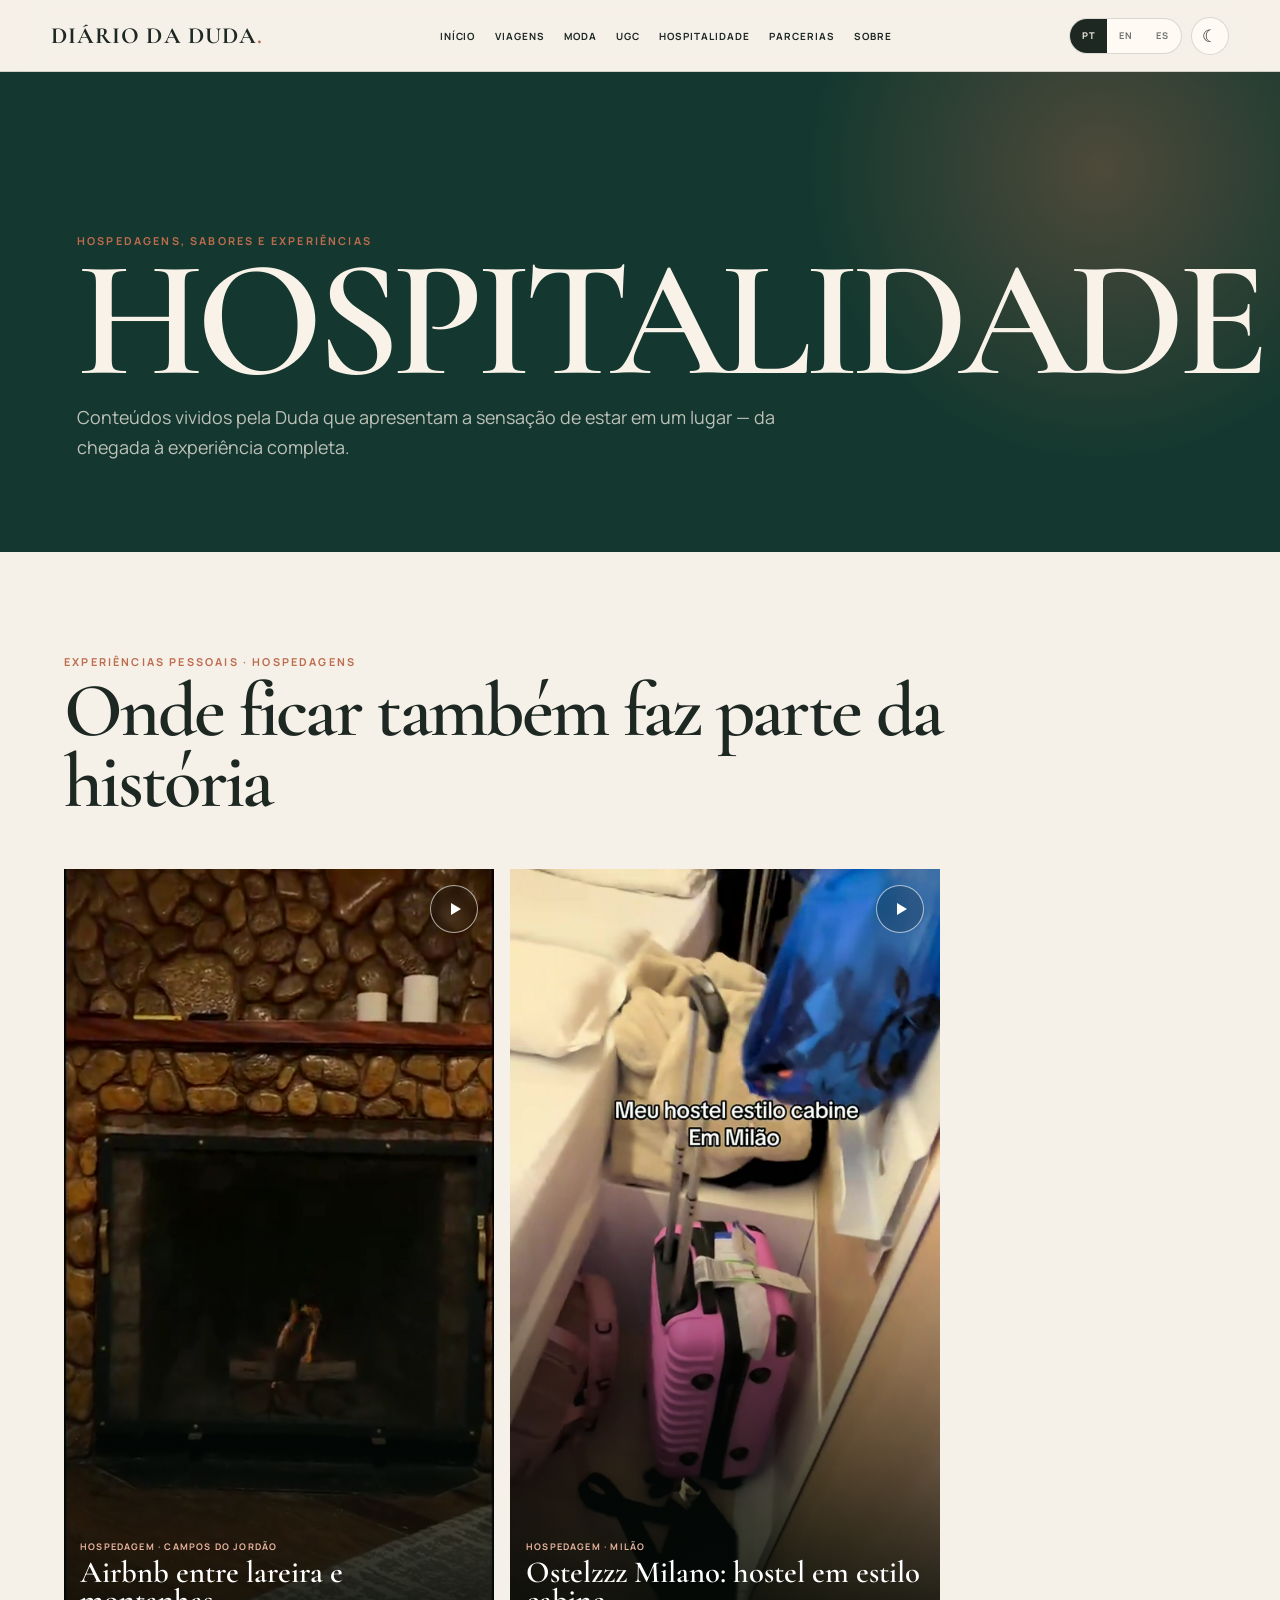
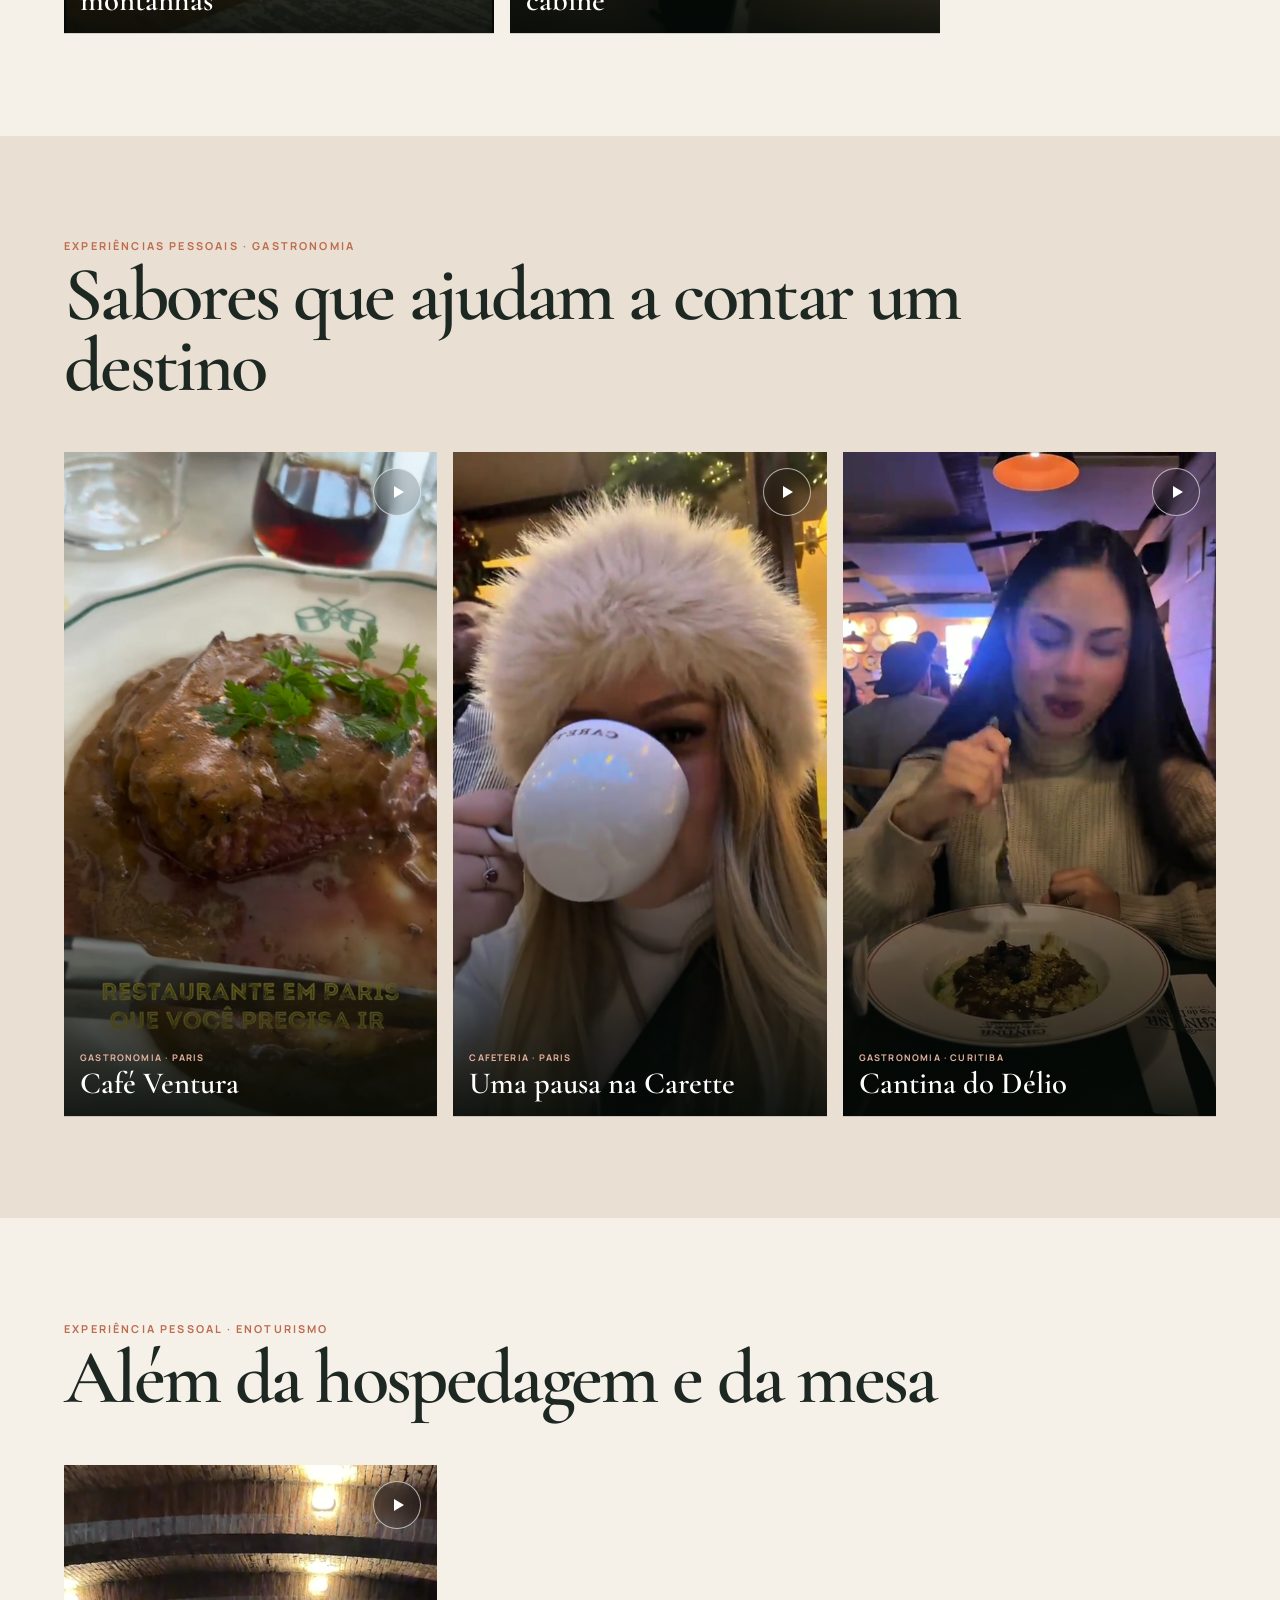
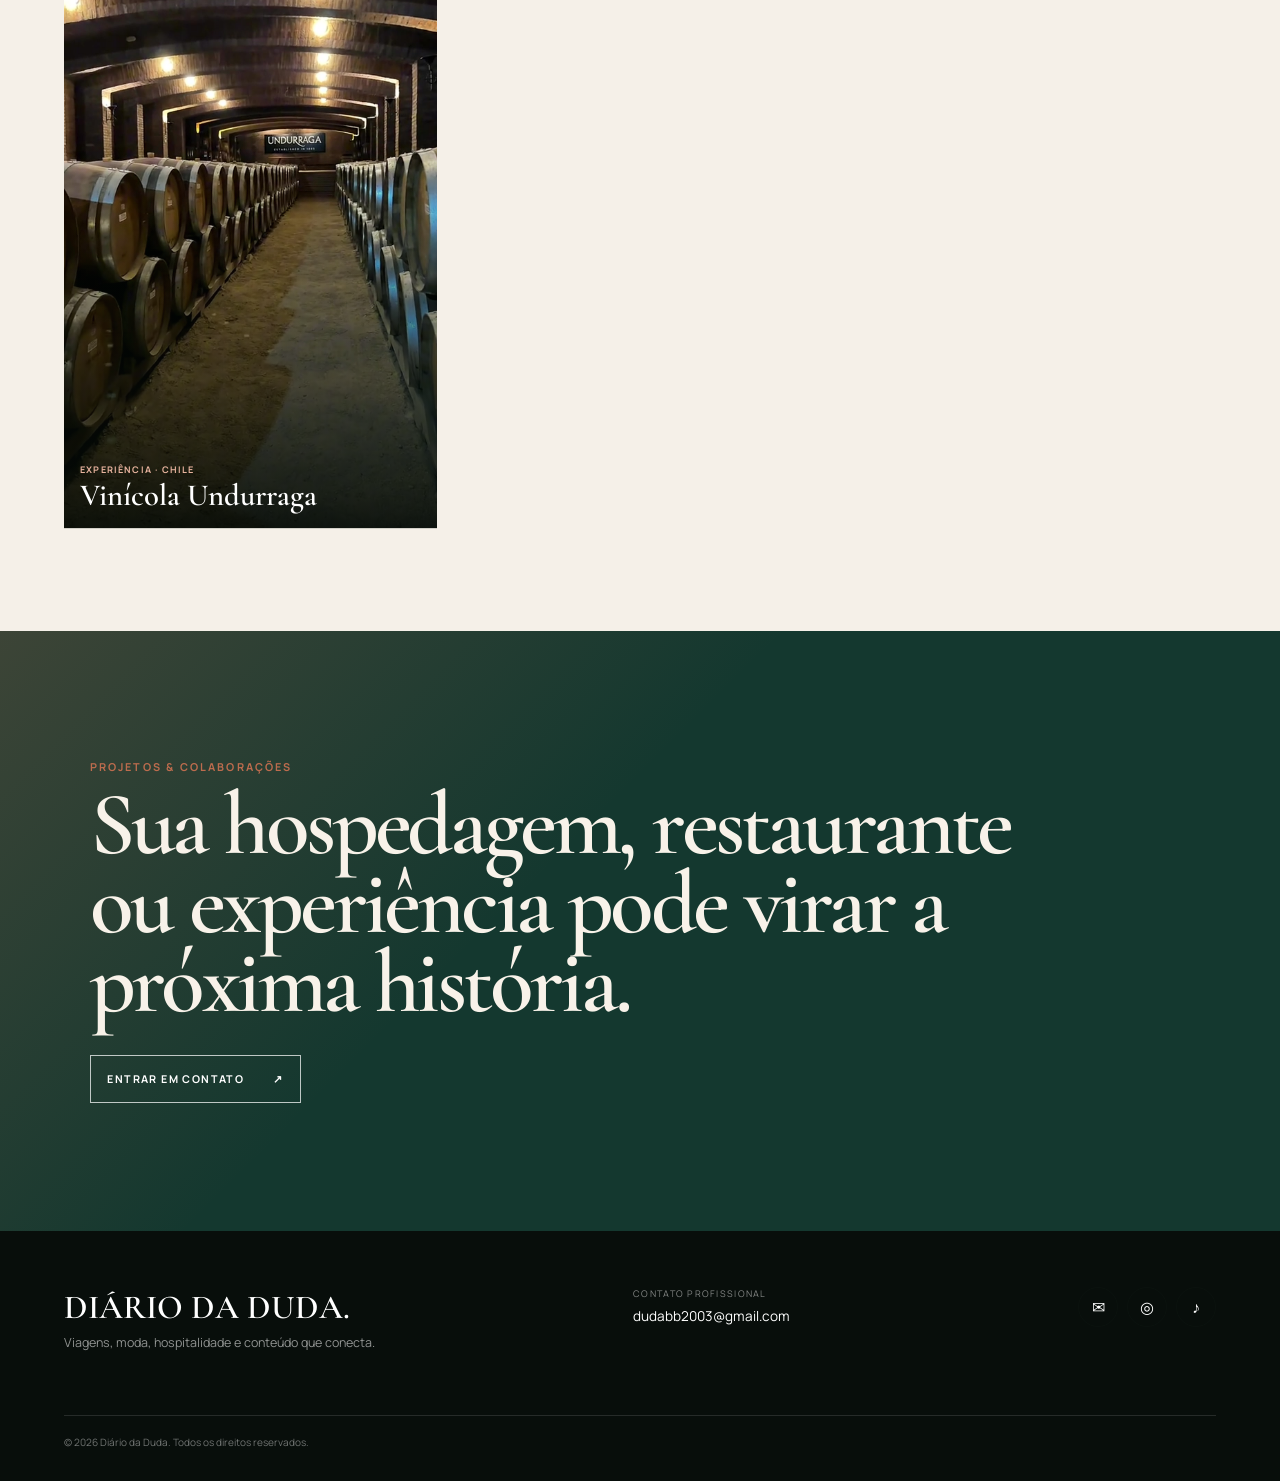
==== hospitalidade.html @ ddd0f820 "site final" ====
<!doctype html><html lang="pt-BR" data-theme="light"><head><meta charset="utf-8"><meta name="viewport" content="width=device-width,initial-scale=1"><meta name="description" content="Hospitalidade, gastronomia e experiências vividas pela Duda."><title>Hospitalidade | Diário da Duda</title><link rel="icon" href="assets/favicon.svg"><link rel="stylesheet" href="css/style.css"><script>try{document.documentElement.dataset.theme=localStorage.getItem('duda-theme')||'light'}catch(e){}</script></head><body data-page="hospitality"><div id="app"></div><script src="js/script.js"></script></body></html>
---- css/style.css ----
@import url("https://fonts.googleapis.com/css2?family=Cormorant+Garamond:wght@500;600;700&family=Manrope:wght@400;500;600;700&display=swap");

:root {
  --bg: #f5f0e8;
  --surface: #fffaf3;
  --surface-alt: #e9dfd2;
  --text: #1d2823;
  --muted: #6f746f;
  --line: rgba(29, 40, 35, 0.16);
  --accent: #bd6c4e;
  --accent-soft: #e8b49f;
  --deep: #14382f;
  --deep-text: #f8f2e9;
  --shadow: 0 22px 70px rgba(30, 27, 23, 0.14);
  --display: "Cormorant Garamond", Georgia, serif;
  --body: "Manrope", Arial, sans-serif;
  color-scheme: light;
}

html[data-theme="dark"] {
  --bg: #111713;
  --surface: #19221d;
  --surface-alt: #223027;
  --text: #f3eee6;
  --muted: #b3bab4;
  --line: rgba(243, 238, 230, 0.16);
  --accent: #e09474;
  --accent-soft: #713f31;
  --deep: #09110e;
  --deep-text: #f5eee5;
  --shadow: 0 24px 78px rgba(0, 0, 0, 0.34);
  color-scheme: dark;
}

* { box-sizing: border-box; }
html { scroll-behavior: smooth; overflow-x: hidden; }
body { margin: 0; min-width: 0; overflow-x: hidden; background: var(--bg); color: var(--text); font-family: var(--body); -webkit-font-smoothing: antialiased; transition: background 220ms ease, color 220ms ease; }
a { color: inherit; text-decoration: none; }
button, a { -webkit-tap-highlight-color: transparent; }
button { font: inherit; }
img { display: block; max-width: 100%; }
main { width: 100%; min-width: 0; }

.eyebrow { margin: 0; color: var(--accent); font-size: .68rem; font-weight: 700; letter-spacing: .2em; line-height: 1.5; text-transform: uppercase; }
.button { display: inline-flex; min-height: 48px; align-items: center; justify-content: space-between; gap: 1.8rem; padding: .85rem 1.05rem; border: 1px solid currentColor; background: transparent; color: inherit; font-size: .67rem; font-weight: 700; letter-spacing: .13em; text-transform: uppercase; transition: transform 180ms ease, background 180ms ease, color 180ms ease; }
.button:hover, .button:focus-visible { transform: translateY(-2px); }
.button--light { border-color: rgba(255,255,255,.72); color: white; }
.button--light:hover, .button--light:focus-visible { background: white; color: #17221d; }
.button--ghost { border-color: rgba(255,255,255,.42); background: rgba(255,255,255,.08); color: white; backdrop-filter: blur(12px); }
.text-link { display: inline-block; margin-top: 2.2rem; border-bottom: 1px solid currentColor; padding-bottom: .35rem; font-size: .7rem; font-weight: 700; letter-spacing: .12em; text-transform: uppercase; }

.site-header { position: sticky; top: 0; z-index: 80; display: grid; min-height: 72px; grid-template-columns: auto 1fr auto; align-items: center; gap: clamp(1rem, 3vw, 3rem); padding: .7rem clamp(1rem, 4vw, 4.5rem); border-bottom: 1px solid var(--line); background: color-mix(in srgb, var(--bg) 88%, transparent); backdrop-filter: blur(18px); }
.site-brand { white-space: nowrap; font-family: var(--display); font-size: 1.45rem; font-weight: 700; letter-spacing: .045em; }
.site-brand span { color: var(--accent); }
.site-nav { display: flex; justify-content: center; gap: clamp(.75rem, 1.5vw, 1.7rem); }
.site-nav a { position: relative; white-space: nowrap; font-size: .62rem; font-weight: 700; letter-spacing: .1em; text-transform: uppercase; }
.site-nav a::after { position: absolute; right: 0; bottom: -.45rem; left: 0; height: 1px; background: var(--accent); content: ""; transform: scaleX(0); transition: transform 180ms ease; }
.site-nav a:hover::after, .site-nav a:focus-visible::after { transform: scaleX(1); }
.header-tools { display: flex; align-items: center; gap: .55rem; }
.language-switcher { display: flex; overflow: hidden; border: 1px solid var(--line); border-radius: 999px; background: var(--surface); }
.language-switcher button { width: 37px; min-height: 34px; border: 0; background: transparent; color: var(--muted); cursor: pointer; font-size: .58rem; font-weight: 700; letter-spacing: .06em; }
.language-switcher button.is-active { background: var(--text); color: var(--bg); }
.theme-toggle, .menu-button { display: grid; width: 38px; height: 38px; place-items: center; border: 1px solid var(--line); border-radius: 50%; background: var(--surface); color: var(--text); cursor: pointer; font-size: 1.05rem; }
.menu-button { display: none; }
.menu-button span { display: block; width: 17px; height: 1px; margin: 3px auto; background: currentColor; transition: transform 180ms ease; }
.menu-button.is-open span:first-child { transform: translateY(3.5px) rotate(45deg); }
.menu-button.is-open span:last-child { transform: translateY(-3.5px) rotate(-45deg); }

.social-links { display: flex; gap: .55rem; }
.social-links a { display: grid; width: 40px; height: 40px; place-items: center; border: 1px solid var(--line); border-radius: 50%; transition: background 180ms ease, color 180ms ease; }
.social-links svg { width: 18px; fill: none; stroke: currentColor; stroke-linecap: round; stroke-linejoin: round; stroke-width: 1.5; }
.social-links .icon-fill { fill: currentColor; stroke: none; }
.social-links--light a { border-color: rgba(255,255,255,.5); color: white; }
.social-links a:hover, .social-links a:focus-visible { background: var(--text); color: var(--bg); }
.social-links--light a:hover, .social-links--light a:focus-visible { background: white; color: #17221d; }

.home-hero { position: relative; display: flex; min-height: calc(100svh - 72px); align-items: flex-end; overflow: hidden; background: #27342f; color: white; }
.home-hero > img { position: absolute; inset: 0; width: 100%; height: 100%; object-fit: cover; object-position: 64% 42%; }
.home-hero-shade { position: absolute; inset: 0; background: linear-gradient(90deg, rgba(8,18,14,.94) 0%, rgba(8,18,14,.76) 38%, rgba(8,18,14,.12) 73%), linear-gradient(0deg, rgba(5,10,8,.55), transparent 54%); }
.home-hero-copy { position: relative; z-index: 2; width: min(730px, 62vw); padding: 10vh 0 11vh clamp(1.2rem, 6vw, 7rem); }
.home-hero-copy h1 { margin: .55rem 0 .2rem; font-family: var(--display); font-size: clamp(7.5rem, 17vw, 15rem); font-weight: 600; letter-spacing: -.055em; line-height: .72; }
.home-hero-copy > strong { display: block; margin-top: 1.8rem; font-size: clamp(.72rem, 1vw, .92rem); letter-spacing: .13em; text-transform: uppercase; }
.home-hero-copy > p:last-of-type { max-width: 540px; margin: 1rem 0 0; color: rgba(255,255,255,.76); font-size: clamp(1rem, 1.45vw, 1.25rem); line-height: 1.65; }
.hero-actions { display: flex; flex-wrap: wrap; gap: .8rem; margin-top: 2.3rem; }
.home-hero-social { position: absolute; right: clamp(1rem, 4vw, 4rem); bottom: 2.4rem; z-index: 3; }

.page-hero { display: grid; min-height: 480px; align-content: end; padding: clamp(6rem, 12vw, 10rem) clamp(1rem, 6vw, 7rem) clamp(4rem, 7vw, 6rem); background: radial-gradient(circle at 86% 20%, color-mix(in srgb, var(--accent) 34%, transparent), transparent 25%), var(--deep); color: var(--deep-text); }
.page-hero h1 { max-width: 1100px; margin: .5rem 0 1.2rem; font-family: var(--display); font-size: clamp(5.2rem, 13vw, 11rem); font-weight: 600; letter-spacing: -.045em; line-height: .75; text-transform: uppercase; }
.page-hero > p:last-child { max-width: 720px; margin: 0; color: color-mix(in srgb, var(--deep-text) 74%, transparent); font-size: clamp(1rem, 1.4vw, 1.25rem); line-height: 1.7; }

.section-shell, .partners-band, .next-destinations-preview, .partnership-grid-section { padding: clamp(4.5rem, 8vw, 8rem) clamp(1rem, 5vw, 6rem); }
.section-shell--tint { background: var(--surface-alt); }
.section-heading { max-width: 920px; margin-bottom: clamp(2.2rem, 4vw, 4rem); }
.section-heading h2 { margin: .35rem 0 0; font-family: var(--display); font-size: clamp(3rem, 6vw, 6.2rem); font-weight: 600; letter-spacing: -.035em; line-height: .92; }
.section-description { max-width: 730px; margin: 1rem 0 0; color: var(--muted); font-size: 1rem; line-height: 1.7; }

.universe-grid { display: grid; grid-template-columns: repeat(4, minmax(0, 1fr)); gap: 1rem; }
.universe-card { position: relative; min-width: 0; aspect-ratio: 3/4; overflow: hidden; background: #29332e; color: white; }
.universe-card img { width: 100%; height: 100%; object-fit: cover; transition: transform 650ms cubic-bezier(.2,.75,.2,1); }
.universe-shade { position: absolute; inset: 0; background: linear-gradient(0deg, rgba(4,10,7,.9), rgba(4,10,7,.08) 65%); }
.universe-card > small { position: absolute; top: 1rem; left: 1rem; font-size: .65rem; letter-spacing: .16em; }
.universe-card > div { position: absolute; right: 1.2rem; bottom: 1.2rem; left: 1.2rem; }
.universe-card h3 { margin: 0; font-family: var(--display); font-size: clamp(2.1rem, 3.2vw, 3.7rem); font-weight: 600; line-height: .9; }
.universe-card p { margin: .55rem 0 0; color: rgba(255,255,255,.72); font-size: .8rem; line-height: 1.5; }
.universe-card b { position: absolute; top: 1rem; right: 1rem; font-weight: 400; }
.universe-card:hover img, .universe-card:focus-visible img { transform: scale(1.045); }

.video-gallery { display: grid; grid-template-columns: repeat(4, minmax(0, 1fr)); gap: 1rem; align-items: start; }
.video-gallery--feature { grid-template-columns: minmax(0, 590px); justify-content: center; }
.video-card { position: relative; width: 100%; min-width: 0; aspect-ratio: 9/16; overflow: hidden; border: 0; background: #252d29; color: white; cursor: pointer; padding: 0; text-align: left; box-shadow: 0 1px 0 var(--line); }
.video-card.is-landscape { grid-column: span 2; aspect-ratio: 16/9; }
.video-card img { width: 100%; height: 100%; object-fit: cover; transition: transform 650ms cubic-bezier(.2,.75,.2,1), filter 250ms ease; }
.video-card-overlay { position: absolute; inset: 0; background: linear-gradient(0deg, rgba(4,10,7,.92), transparent 60%); }
.video-play { position: absolute; top: 1rem; right: 1rem; display: grid; width: 48px; height: 48px; place-items: center; border: 1px solid rgba(255,255,255,.62); border-radius: 50%; background: rgba(15,22,18,.2); backdrop-filter: blur(8px); }
.video-play i { width: 0; height: 0; margin-left: 3px; border-top: 6px solid transparent; border-bottom: 6px solid transparent; border-left: 10px solid white; }
.video-card-copy { position: absolute; right: 1rem; bottom: 1.1rem; left: 1rem; display: flex; flex-direction: column; gap: .38rem; }
.video-card-copy small { color: var(--accent-soft); font-size: .57rem; font-style: normal; font-weight: 700; letter-spacing: .13em; text-transform: uppercase; }
.video-card-copy strong { font-family: var(--display); font-size: clamp(1.55rem, 2.4vw, 2.55rem); font-weight: 600; line-height: .92; }
.video-card-copy em { color: rgba(255,255,255,.7); font-size: .72rem; font-style: normal; }
.video-card:hover img, .video-card:focus-visible img { transform: scale(1.035); filter: saturate(1.08); }

.video-modal-backdrop { position: fixed; inset: 0; z-index: 120; display: grid; place-items: center; padding: 1rem; background: rgba(3,7,5,.88); backdrop-filter: blur(12px); }
.video-modal { position: relative; display: grid; width: min(94vw, 950px); max-height: 94svh; grid-template-columns: minmax(0, 1fr); overflow: hidden; border: 1px solid rgba(255,255,255,.18); background: #070908; color: white; box-shadow: 0 30px 100px rgba(0,0,0,.55); }
.video-modal video { width: 100%; max-height: 82svh; background: black; object-fit: contain; }
.video-modal-close { position: absolute; top: .75rem; right: .75rem; z-index: 2; display: grid; width: 42px; height: 42px; place-items: center; border: 1px solid rgba(255,255,255,.55); border-radius: 50%; background: rgba(0,0,0,.48); color: white; cursor: pointer; font-size: 1.7rem; line-height: 1; }
.video-modal-caption { display: flex; align-items: baseline; justify-content: space-between; gap: 1rem; padding: .85rem 1rem; }
.video-modal-caption small { color: var(--accent-soft); font-size: .58rem; letter-spacing: .13em; text-transform: uppercase; }
.video-modal-caption strong { font-family: var(--display); font-size: 1.35rem; font-weight: 600; }

.partners-band { background: var(--surface); text-align: center; }
.partners-band .section-heading { margin-right: auto; margin-left: auto; }
.brand-row { display: grid; grid-template-columns: repeat(3, minmax(0, 1fr)); gap: 1rem; }
.brand-row > img { width: 100%; height: 170px; padding: 2.6rem; border: 1px solid var(--line); background: white; object-fit: contain; }
.next-destinations-preview { background: var(--deep); color: var(--deep-text); }
.next-destinations-preview .section-description { color: rgba(255,255,255,.65); }
.destination-pill-row { display: flex; flex-wrap: wrap; gap: .7rem; margin-bottom: 2rem; }
.destination-pill-row span { padding: .75rem .9rem; border: 1px solid rgba(255,255,255,.22); border-radius: 999px; font-size: .63rem; letter-spacing: .1em; }

.travel-feature { padding-top: 4rem; }
.country-grid { display: grid; grid-template-columns: repeat(3, minmax(0, 1fr)); border-top: 1px solid var(--line); border-left: 1px solid var(--line); }
.country-grid article { position: relative; min-height: 190px; padding: 1.2rem; border-right: 1px solid var(--line); border-bottom: 1px solid var(--line); }
.country-grid article > span { color: var(--muted); font-size: .6rem; letter-spacing: .12em; }
.country-grid article > strong { position: absolute; top: 1rem; right: 1rem; color: var(--accent); font-family: var(--display); font-size: 2.4rem; font-weight: 600; }
.country-grid h3 { position: absolute; right: 1.2rem; bottom: 1.1rem; left: 1.2rem; margin: 0; font-family: var(--display); font-size: 2.4rem; font-weight: 600; }
.travel-schedule { padding: clamp(5rem, 9vw, 9rem) clamp(1rem, 5vw, 6rem); background: var(--deep); color: var(--deep-text); }
.travel-schedule .section-description { color: rgba(255,255,255,.68); }
.schedule-grid { display: grid; grid-template-columns: repeat(3, minmax(0, 1fr)); margin-bottom: 2.5rem; border-top: 1px solid rgba(255,255,255,.18); border-left: 1px solid rgba(255,255,255,.18); }
.schedule-grid article { min-height: 220px; padding: 1.2rem; border-right: 1px solid rgba(255,255,255,.18); border-bottom: 1px solid rgba(255,255,255,.18); }
.schedule-grid span { float: right; color: var(--accent-soft); font-family: var(--display); font-size: 2rem; }
.schedule-grid small { display: block; color: rgba(255,255,255,.58); font-size: .59rem; letter-spacing: .13em; text-transform: uppercase; }
.schedule-grid h3 { margin: 3.5rem 0 .3rem; font-family: var(--display); font-size: 2.6rem; font-weight: 600; line-height: .9; }
.schedule-grid p { margin: 0; color: rgba(255,255,255,.7); font-size: .76rem; }
.affiliate-section { display: grid; grid-template-columns: minmax(0, 1.05fr) minmax(300px, .65fr); gap: 3rem; align-items: center; padding: clamp(5rem, 9vw, 9rem) clamp(1rem, 6vw, 7rem); background: var(--surface); }
.affiliate-section > div:first-child { display: flex; align-items: flex-start; flex-direction: column; }
.affiliate-section h2 { max-width: 740px; margin: .5rem 0 1rem; font-family: var(--display); font-size: clamp(3.2rem, 6vw, 6rem); font-weight: 600; line-height: .9; }
.affiliate-section p:not(.eyebrow) { max-width: 620px; color: var(--muted); line-height: 1.7; }
.affiliate-section > div > strong { margin: 1rem 0; padding: .7rem 1rem; border: 1px dashed var(--accent); color: var(--accent); font-size: 1.1rem; letter-spacing: .12em; }
.affiliate-section > div > small { max-width: 600px; margin-top: 1rem; color: var(--muted); font-size: .67rem; line-height: 1.5; }
.affiliate-section .video-gallery { grid-template-columns: 1fr; }

.fashion-intro { display: grid; grid-template-columns: minmax(300px, .8fr) minmax(0, 1fr); align-items: stretch; background: var(--surface); }
.fashion-intro > img { width: 100%; height: min(780px, 82vh); object-fit: cover; object-position: center 35%; }
.fashion-intro > div { display: flex; justify-content: center; flex-direction: column; padding: clamp(3rem, 8vw, 8rem); }
.fashion-intro h2 { margin: .5rem 0 1rem; font-family: var(--display); font-size: clamp(3.2rem, 6vw, 6.5rem); font-weight: 600; line-height: .9; }
.fashion-intro > div > p:last-of-type { max-width: 650px; color: var(--muted); line-height: 1.75; }
.fashion-tags { display: flex; flex-wrap: wrap; gap: .6rem; margin-top: 1.5rem; }
.fashion-tags span { padding: .6rem .75rem; border: 1px solid var(--line); border-radius: 999px; font-size: .58rem; letter-spacing: .11em; }
.editorial-quote { display: grid; grid-template-columns: auto minmax(0, 900px); justify-content: center; gap: 2rem; padding: clamp(5rem, 9vw, 9rem) 1rem; background: var(--bg); }
.editorial-quote > span { color: var(--accent); font-family: var(--display); font-size: 2.6rem; }
.editorial-quote blockquote { margin: 0; font-family: var(--display); font-size: clamp(2.8rem, 5vw, 5.5rem); font-weight: 600; line-height: 1; }

.brand-story { padding: clamp(5rem, 9vw, 9rem) clamp(1rem, 5vw, 6rem); }
.brand-story--foto { background: var(--surface); }
.brand-story--tour { background: var(--surface-alt); }
.brand-story-heading { display: grid; grid-template-columns: minmax(180px, 320px) minmax(0, 1fr); gap: 3rem; align-items: center; margin-bottom: 3rem; }
.brand-story-heading > img { width: 100%; height: 150px; padding: 2rem; border: 1px solid var(--line); background: white; object-fit: contain; }
.brand-story-heading h2 { margin: .4rem 0 0; font-family: var(--display); font-size: clamp(3rem, 6vw, 6rem); font-weight: 600; line-height: .9; }
.service-grid { display: grid; grid-template-columns: repeat(4, minmax(0, 1fr)); border-top: 1px solid var(--line); border-left: 1px solid var(--line); }
.service-grid article { min-height: 270px; padding: 1.3rem; border-right: 1px solid var(--line); border-bottom: 1px solid var(--line); }
.service-grid span { color: var(--accent); font-size: .65rem; }
.service-grid h3 { margin: 3.8rem 0 .8rem; font-family: var(--display); font-size: 2.1rem; font-weight: 600; line-height: .95; }
.service-grid p { margin: 0; color: var(--muted); font-size: .82rem; line-height: 1.65; }

.hospitality-group .video-gallery { grid-template-columns: repeat(3, minmax(0, 1fr)); }
.hospitality-group .video-gallery:has(.video-card:nth-child(2):last-child) { grid-template-columns: repeat(2, minmax(0, 430px)); }

.partnership-grid-section { background: var(--surface); }
.partnership-grid { display: grid; grid-template-columns: repeat(3, minmax(0, 1fr)); gap: 1rem; }
.partnership-card { display: flex; min-height: 500px; flex-direction: column; padding: 1.3rem; border: 1px solid var(--line); background: var(--bg); }
.partnership-card > span { color: var(--muted); font-size: .58rem; letter-spacing: .11em; }
.partnership-logo { display: grid; min-height: 190px; place-items: center; margin: 3rem 0 2rem; background: white; }
.partnership-logo img { width: 78%; height: 120px; object-fit: contain; }
.partnership-card h2 { margin: auto 0 .5rem; font-family: var(--display); font-size: 3rem; font-weight: 600; line-height: .9; }
.partnership-card p { color: var(--muted); font-size: .82rem; line-height: 1.65; }
.partnership-card > strong { margin-top: 1rem; color: var(--accent); font-size: .65rem; letter-spacing: .1em; text-transform: uppercase; }
.affiliate-note { display: grid; grid-template-columns: minmax(0, .8fr) minmax(0, 1fr); gap: 3rem; padding: clamp(4rem, 7vw, 7rem) clamp(1rem, 6vw, 7rem); background: var(--surface-alt); }
.affiliate-note h2 { margin: .5rem 0 0; font-family: var(--display); font-size: clamp(2.8rem, 5vw, 5rem); font-weight: 600; line-height: .9; }
.affiliate-note > p { margin: 0; color: var(--muted); line-height: 1.75; }

.about-layout { display: grid; min-height: calc(100svh - 72px); grid-template-columns: minmax(300px, .9fr) minmax(0, 1.1fr); background: var(--surface); }
.about-photo img { width: 100%; height: 100%; min-height: 700px; object-fit: cover; object-position: center 42%; }
.about-copy { display: flex; justify-content: center; flex-direction: column; padding: clamp(3rem, 8vw, 8rem); }
.about-copy h1 { margin: .4rem 0 1.5rem; font-family: var(--display); font-size: clamp(4.4rem, 8vw, 8rem); font-weight: 600; letter-spacing: -.04em; line-height: .78; }
.about-copy > p:not(.eyebrow) { max-width: 650px; color: var(--muted); line-height: 1.75; }
.about-copy .button { align-self: flex-start; margin: 1.1rem 0 1.5rem; }
.about-quote { padding: clamp(5rem, 10vw, 10rem) clamp(1rem, 8vw, 9rem); background: var(--deep); color: var(--deep-text); }
.about-quote > span { color: var(--accent-soft); font-size: .62rem; letter-spacing: .15em; }
.about-quote blockquote { max-width: 1100px; margin: 1.2rem 0 0; font-family: var(--display); font-size: clamp(3rem, 6vw, 6.5rem); font-weight: 600; line-height: .95; }
.about-pillars { display: grid; grid-template-columns: repeat(4, minmax(0, 1fr)); padding: clamp(4rem, 7vw, 7rem) clamp(1rem, 5vw, 6rem); }
.about-pillars article { min-height: 270px; padding: 1.2rem; border-top: 1px solid var(--line); border-right: 1px solid var(--line); border-bottom: 1px solid var(--line); }
.about-pillars article:first-child { border-left: 1px solid var(--line); }
.about-pillars span { color: var(--accent); font-size: .63rem; }
.about-pillars h2 { margin: 4rem 0 .7rem; font-family: var(--display); font-size: 2.4rem; font-weight: 600; }
.about-pillars p { margin: 0; color: var(--muted); font-size: .8rem; line-height: 1.6; }

.contact-cta { display: flex; min-height: 480px; align-items: flex-start; justify-content: center; flex-direction: column; padding: clamp(5rem, 10vw, 10rem) clamp(1rem, 7vw, 8rem); background: linear-gradient(135deg, color-mix(in srgb, var(--accent) 24%, transparent), transparent 42%), var(--deep); color: var(--deep-text); }
.contact-cta h2 { max-width: 1020px; margin: .7rem 0 2rem; font-family: var(--display); font-size: clamp(3.6rem, 7vw, 7.5rem); font-weight: 600; letter-spacing: -.04em; line-height: .88; }
.site-footer { display: grid; grid-template-columns: 1.3fr 1fr auto; gap: 2rem; align-items: start; padding: 3.5rem clamp(1rem, 5vw, 6rem) 2rem; background: #080e0b; color: white; }
.footer-mark { margin: 0; font-family: var(--display); font-size: 2.1rem; font-weight: 600; }
.site-footer > div > p:last-child { margin: .4rem 0 0; color: rgba(255,255,255,.55); font-size: .78rem; }
.footer-contact { display: flex; flex-direction: column; gap: .45rem; }
.footer-contact span { color: rgba(255,255,255,.5); font-size: .57rem; letter-spacing: .14em; text-transform: uppercase; }
.footer-contact a { font-size: .85rem; }
.footer-legal { grid-column: 1/-1; margin: 2rem 0 0; padding-top: 1.2rem; border-top: 1px solid rgba(255,255,255,.12); color: rgba(255,255,255,.42); font-size: .63rem; }

@media (max-width: 1100px) {
  .site-header { grid-template-columns: auto 1fr auto; }
  .site-nav { position: fixed; top: 72px; right: 0; left: 0; display: none; padding: 1.2rem; border-bottom: 1px solid var(--line); background: var(--surface); box-shadow: var(--shadow); }
  .site-nav.is-open { display: grid; grid-template-columns: repeat(4, 1fr); gap: 0; }
  .site-nav a { padding: 1rem; border-bottom: 1px solid var(--line); text-align: center; }
  .menu-button { display: block; }
  .universe-grid, .video-gallery, .service-grid, .about-pillars { grid-template-columns: repeat(2, minmax(0, 1fr)); }
  .partnership-grid { grid-template-columns: repeat(2, minmax(0, 1fr)); }
  .hospitality-group .video-gallery { grid-template-columns: repeat(2, minmax(0, 1fr)); }
}

@media (max-width: 760px) {
  .site-header { min-height: 64px; grid-template-columns: minmax(0, 1fr) auto; padding: .65rem .75rem; }
  .site-brand { overflow: hidden; font-size: 1.08rem; text-overflow: ellipsis; }
  .header-tools { gap: .35rem; }
  .language-switcher button { width: 32px; min-height: 32px; font-size: .53rem; }
  .theme-toggle, .menu-button { width: 34px; height: 34px; }
  .site-nav { top: 64px; grid-template-columns: 1fr 1fr !important; }
  .home-hero { min-height: calc(100svh - 64px); align-items: flex-end; }
  .home-hero > img { object-position: 62% center; }
  .home-hero-shade { background: linear-gradient(0deg, rgba(6,14,10,.96) 0%, rgba(6,14,10,.72) 50%, rgba(6,14,10,.12) 85%); }
  .home-hero-copy { width: 100%; padding: 5rem 1rem 5.5rem; }
  .home-hero-copy h1 { font-size: clamp(6.4rem, 34vw, 9rem); }
  .home-hero-copy > strong { margin-top: 1.2rem; font-size: .65rem; }
  .home-hero-social { display: none; }
  .hero-actions { gap: .6rem; }
  .hero-actions .button { width: 100%; }
  .page-hero { min-height: 390px; padding: 6rem 1rem 3rem; }
  .page-hero h1 { font-size: clamp(4.6rem, 24vw, 7rem); }
  .section-shell, .partners-band, .next-destinations-preview, .partnership-grid-section { padding-right: 1rem; padding-left: 1rem; }
  .universe-grid, .video-gallery, .country-grid, .schedule-grid, .brand-row, .partnership-grid, .service-grid, .about-pillars, .hospitality-group .video-gallery, .hospitality-group .video-gallery:has(.video-card:nth-child(2):last-child) { grid-template-columns: 1fr; }
  .universe-card { aspect-ratio: 4/5; }
  .video-card.is-landscape { grid-column: auto; }
  .video-gallery--feature { grid-template-columns: minmax(0, 1fr); }
  .country-grid, .schedule-grid { border-left: 0; }
  .country-grid article, .schedule-grid article { min-height: 170px; border-left: 1px solid var(--line); }
  .schedule-grid article { border-color: rgba(255,255,255,.18); }
  .travel-schedule { padding-right: 1rem; padding-left: 1rem; }
  .affiliate-section, .fashion-intro, .brand-story-heading, .affiliate-note, .about-layout { grid-template-columns: 1fr; }
  .affiliate-section { gap: 2.5rem; padding-right: 1rem; padding-left: 1rem; }
  .fashion-intro > img { height: 74svh; }
  .fashion-intro > div { padding: 4rem 1rem; }
  .editorial-quote { grid-template-columns: 1fr; gap: .8rem; }
  .brand-story { padding-right: 1rem; padding-left: 1rem; }
  .brand-story-heading { gap: 1.5rem; }
  .brand-story-heading > img { max-width: 330px; }
  .partnership-card { min-height: 440px; }
  .about-photo img { min-height: 0; height: 72svh; }
  .about-copy { padding: 4rem 1rem; }
  .about-pillars article { border-left: 1px solid var(--line); }
  .site-footer { grid-template-columns: 1fr; }
  .footer-legal { grid-column: auto; }
  .video-modal-caption { align-items: flex-start; flex-direction: column; }
}

@media (max-width: 420px) {
  .site-brand { max-width: 116px; }
  .language-switcher button { width: 29px; }
  .theme-toggle, .menu-button { width: 32px; height: 32px; }
  .home-hero-copy h1 { font-size: 6.2rem; }
  .button { min-width: 0; width: 100%; }
}

@media (prefers-reduced-motion: reduce) {
  html { scroll-behavior: auto; }
  *, *::before, *::after { scroll-behavior: auto !important; transition-duration: .01ms !important; animation-duration: .01ms !important; }
}
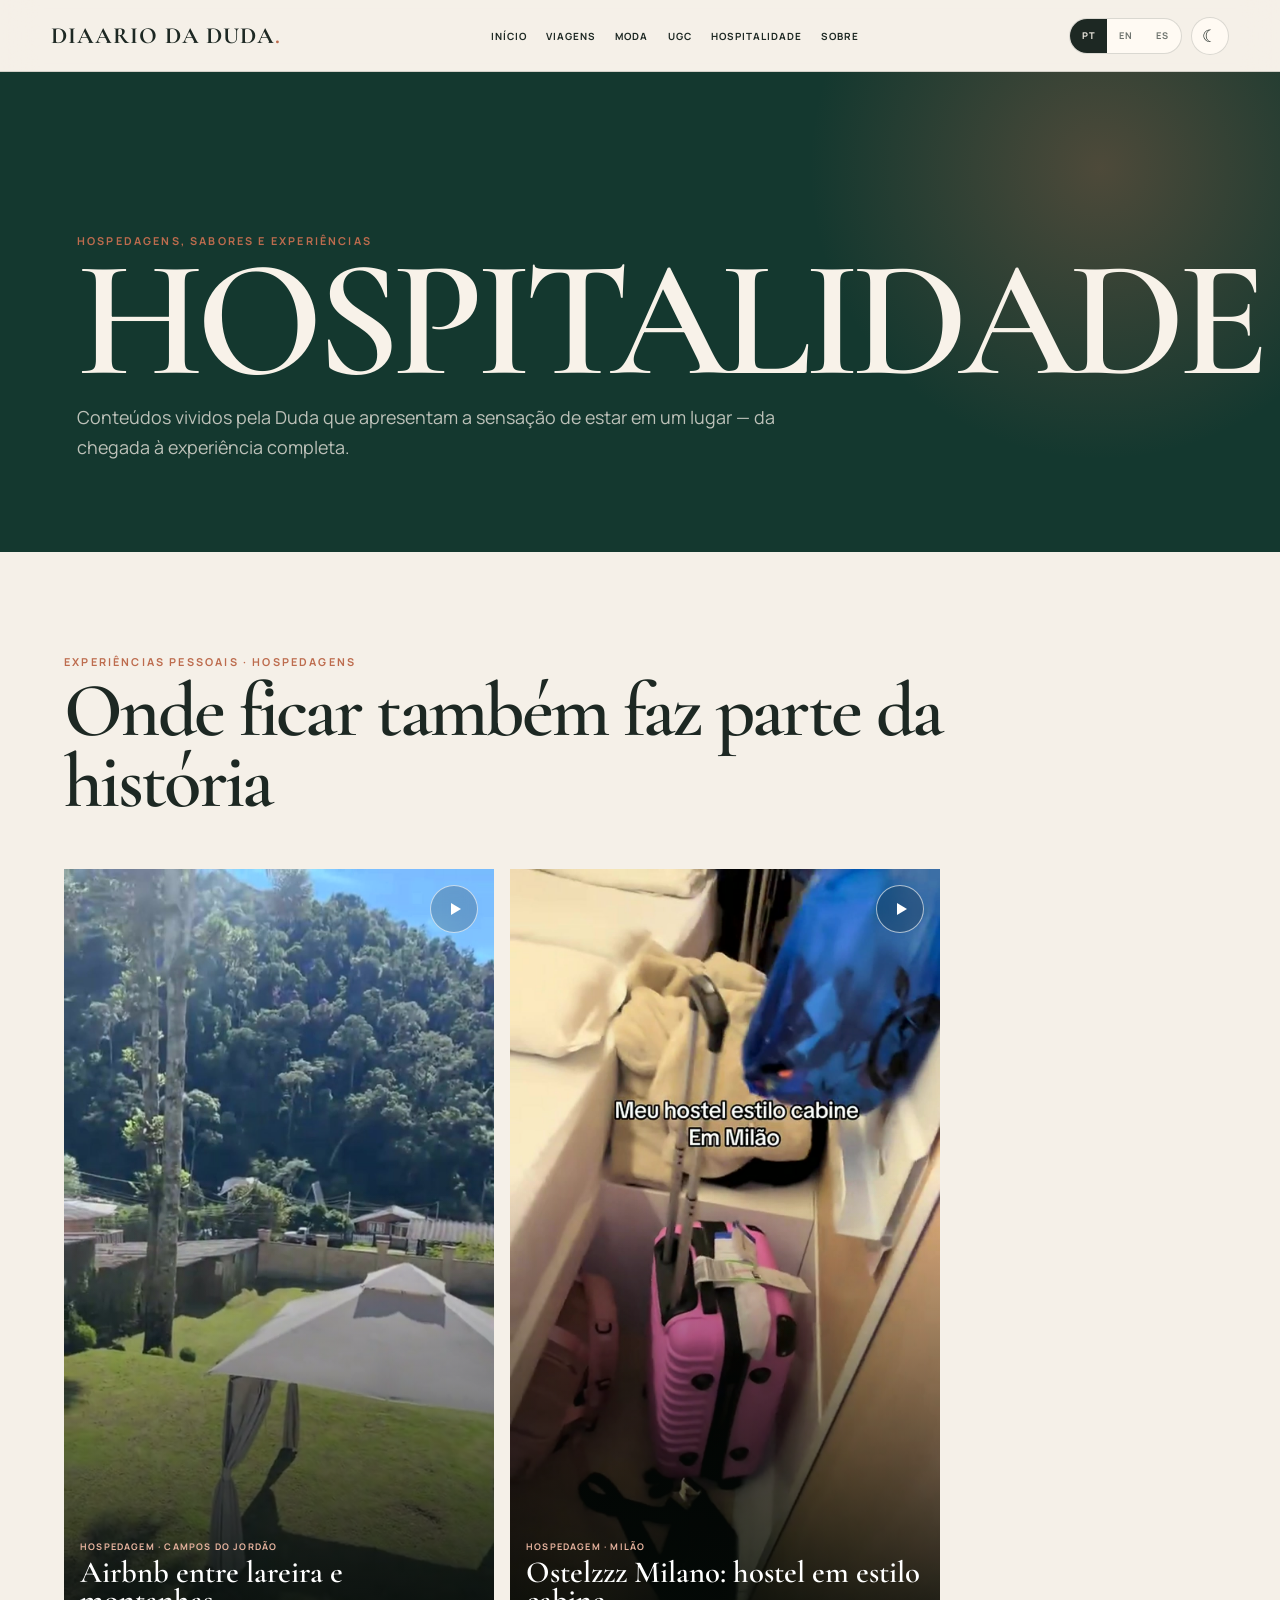
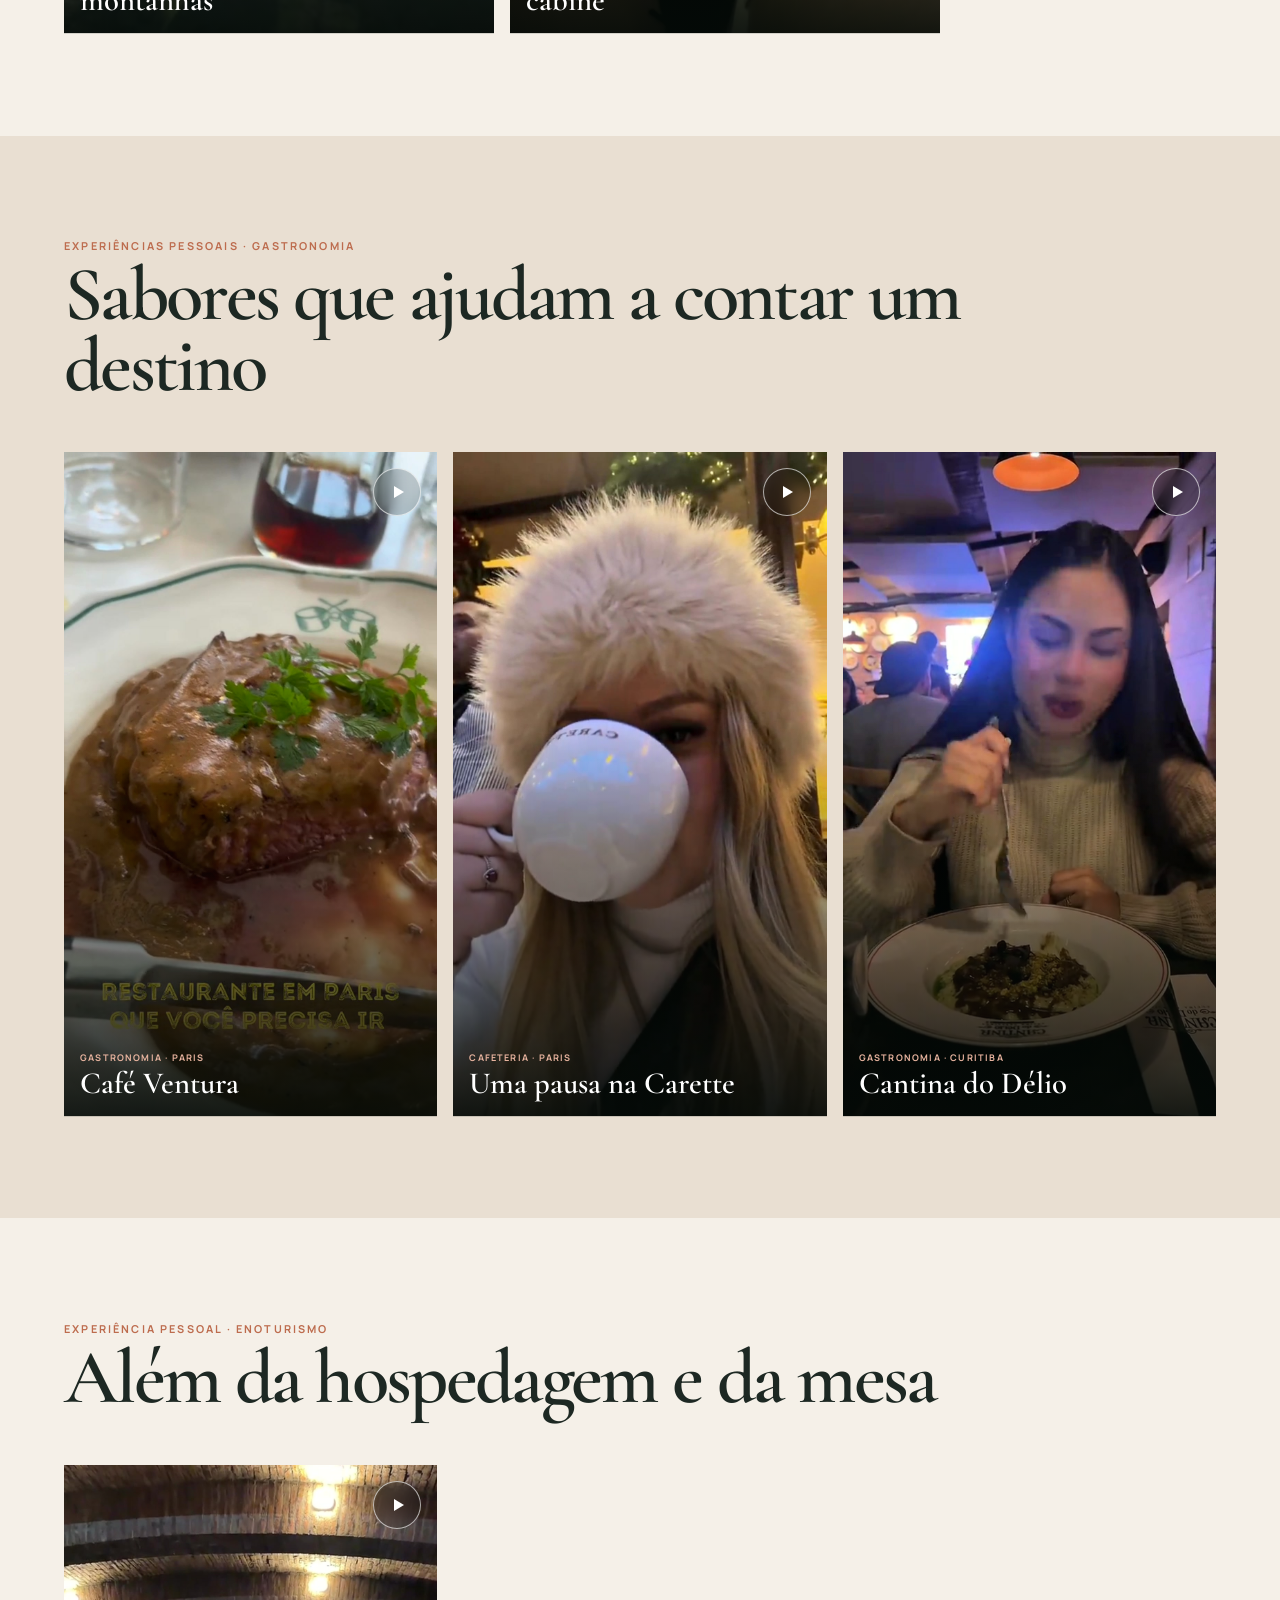
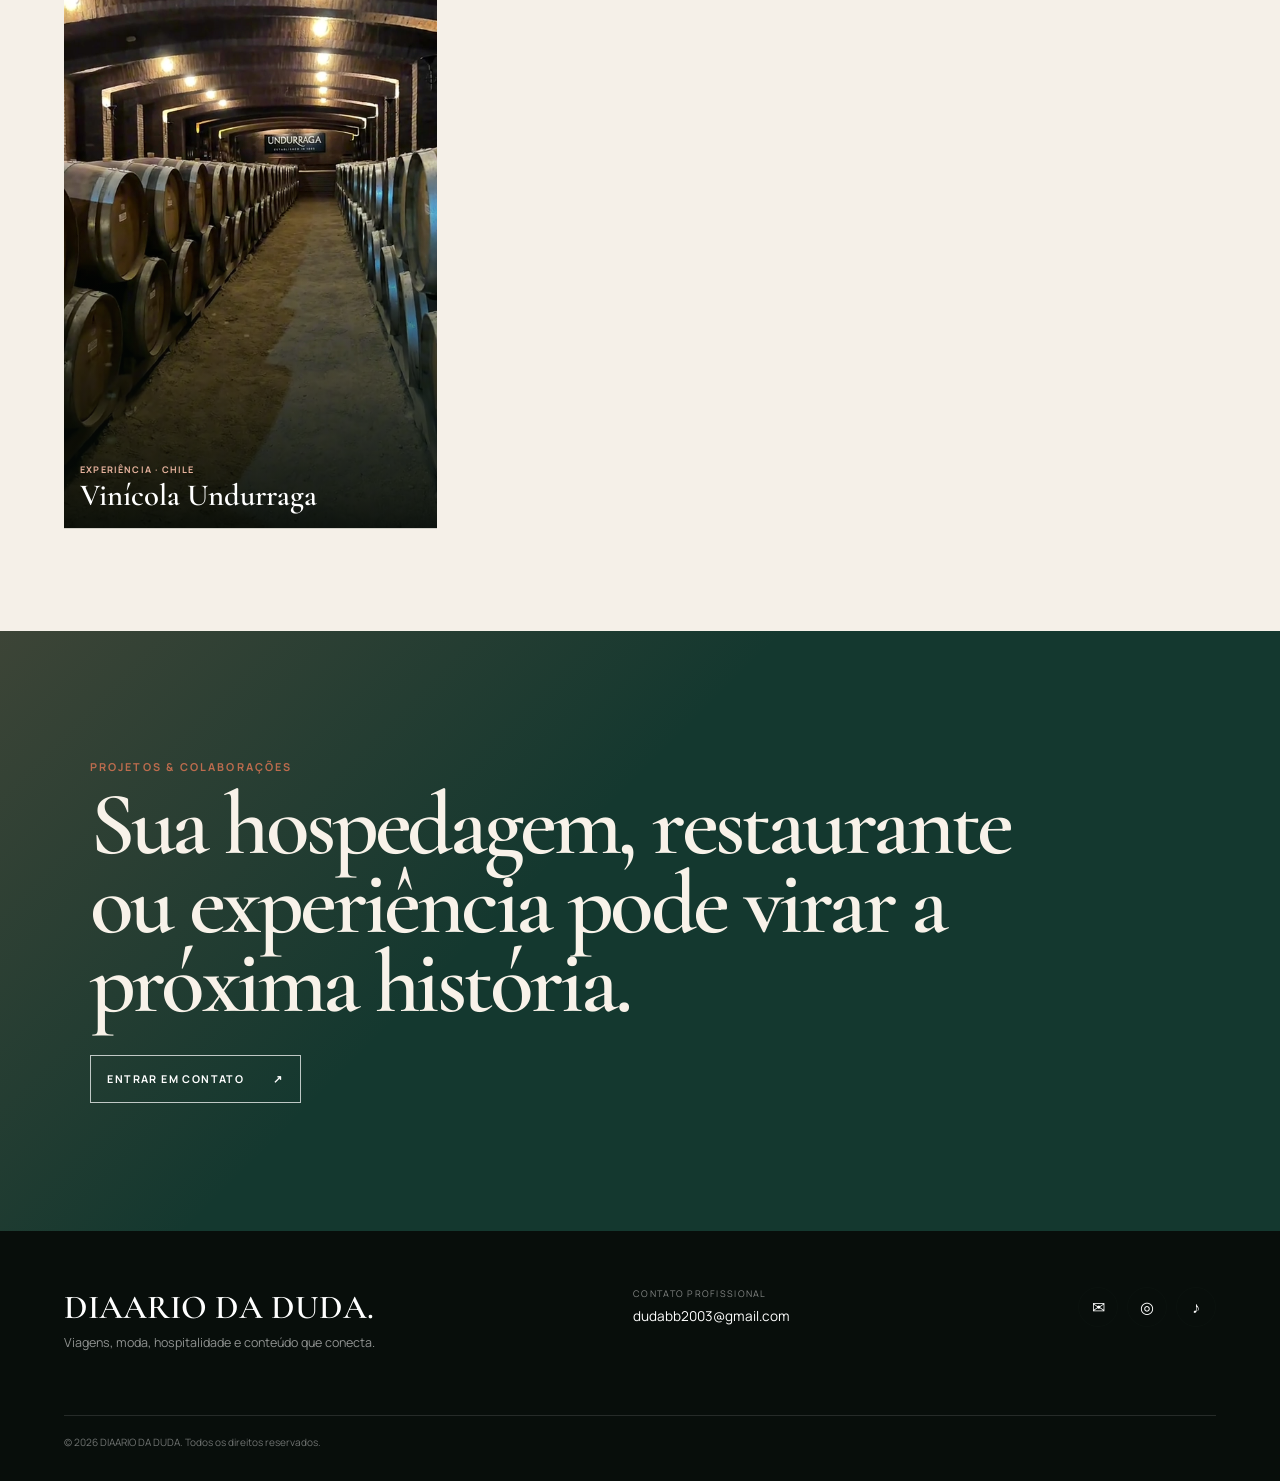
==== commit 4e90ff19: "g" ====
--- a/hospitalidade.html
+++ b/hospitalidade.html
@@ -1 +1 @@
-<!doctype html><html lang="pt-BR" data-theme="light"><head><meta charset="utf-8"><meta name="viewport" content="width=device-width,initial-scale=1"><meta name="description" content="Hospitalidade, gastronomia e experiências vividas pela Duda."><title>Hospitalidade | Diário da Duda</title><link rel="icon" href="assets/favicon.svg"><link rel="stylesheet" href="css/style.css"><script>try{document.documentElement.dataset.theme=localStorage.getItem('duda-theme')||'light'}catch(e){}</script></head><body data-page="hospitality"><div id="app"></div><script src="js/script.js"></script></body></html>
+<!doctype html><html lang="pt-BR" data-theme="light"><head><meta charset="utf-8"><meta name="viewport" content="width=device-width,initial-scale=1"><meta name="description" content="Hospitalidade, gastronomia e experiências vividas pela Duda."><title>Hospitalidade | DIAARIO DA DUDA</title><link rel="icon" href="assets/favicon.svg"><link rel="stylesheet" href="css/style.css"><script>try{document.documentElement.dataset.theme=localStorage.getItem('duda-theme')||'light'}catch(e){}</script></head><body data-page="hospitality"><div id="app"></div><script src="js/script.js"></script></body></html>
--- a/css/style.css
+++ b/css/style.css
@@ -157,6 +157,8 @@
 .affiliate-section > div > strong { margin: 1rem 0; padding: .7rem 1rem; border: 1px dashed var(--accent); color: var(--accent); font-size: 1.1rem; letter-spacing: .12em; }
 .affiliate-section > div > small { max-width: 600px; margin-top: 1rem; color: var(--muted); font-size: .67rem; line-height: 1.5; }
 .affiliate-section .video-gallery { grid-template-columns: 1fr; }
+.affiliate-section--ugc { background: linear-gradient(135deg, color-mix(in srgb, var(--accent) 12%, var(--surface)), var(--surface) 56%); }
+.affiliate-section--ugc .video-gallery { width: min(100%, 430px); justify-self: end; }
 
 .fashion-intro { display: grid; grid-template-columns: minmax(300px, .8fr) minmax(0, 1fr); align-items: stretch; background: var(--surface); }
 .fashion-intro > img { width: 100%; height: min(780px, 82vh); object-fit: cover; object-position: center 35%; }
@@ -279,7 +281,8 @@
 }
 
 @media (max-width: 420px) {
-  .site-brand { max-width: 116px; }
+  .site-header { column-gap: .35rem; }
+  .site-brand { max-width: none; overflow: visible; font-size: .82rem; letter-spacing: .02em; text-overflow: clip; }
   .language-switcher button { width: 29px; }
   .theme-toggle, .menu-button { width: 32px; height: 32px; }
   .home-hero-copy h1 { font-size: 6.2rem; }
